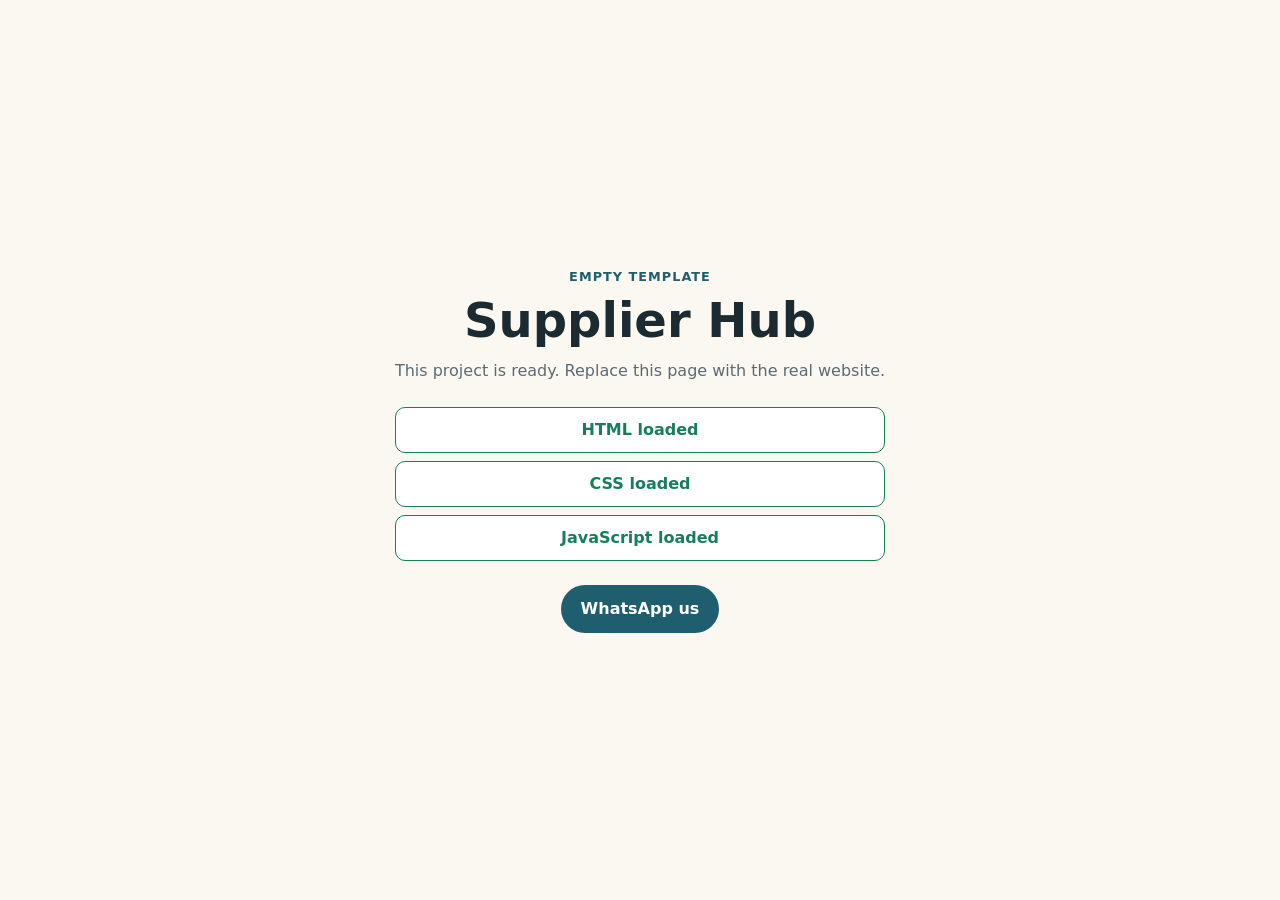
==== index.html @ 7dced808 "Initial Supplier Hub site from 00-empty-template template" ====
<!DOCTYPE html>
<html lang="en">
<head>
  <meta charset="UTF-8">
  <meta name="viewport" content="width=device-width, initial-scale=1.0">
  <meta name="build-version" content="__BUILD_VERSION__">
  <title>Supplier Hub</title>
  <meta name="description" content="Supplier Hub website.">
  <!-- Starter page: remove noindex when the real website replaces it. -->
  <meta name="robots" content="noindex, nofollow">
  <link rel="canonical" href="https://demo-supplier.niagova.com/">
  <link rel="stylesheet" href="index.css?v=__BUILD_VERSION__">
</head>
<body>
  <main class="page">
    <p class="eyebrow">Empty template</p>
    <h1>Supplier Hub</h1>
    <p class="lead">This project is ready. Replace this page with the real website.</p>
    <ul class="checks" aria-label="Template load status">
      <li class="is-ok" data-check="html">HTML loaded</li>
      <li data-check="css">CSS not loaded</li>
      <li data-check="js">JavaScript not loaded</li>
    </ul>
    <a class="cta" href="https://wa.me/601158121239?text=Hello%20Supplier%20Hub">WhatsApp us</a>
  </main>
  <script src="index.js?v=__BUILD_VERSION__" defer></script>
</body>
</html>
---- index.css ----
:root {
  --template-css-loaded: 1;
  --ink: #1c2a31;
  --muted: #5b6b75;
  --brand: #1f5e6e;
  --ok: #157f5b;
  --surface: #fbf7f1;
}

* {
  box-sizing: border-box;
}

body {
  display: grid;
  min-height: 100vh;
  margin: 0;
  padding: 24px;
  place-content: center;
  color: var(--ink);
  background: var(--surface);
  font-family: system-ui, -apple-system, "Segoe UI", sans-serif;
  line-height: 1.5;
}

.page {
  max-width: 560px;
  text-align: center;
}

.eyebrow {
  margin: 0 0 8px;
  color: var(--brand);
  font-size: .8rem;
  font-weight: 700;
  letter-spacing: .08em;
  text-transform: uppercase;
}

h1 {
  margin: 0 0 12px;
  font-size: clamp(2rem, 7vw, 3rem);
  line-height: 1.1;
}

.lead {
  margin: 0 0 24px;
  color: var(--muted);
}

.checks {
  display: grid;
  gap: 8px;
  margin: 0 0 24px;
  padding: 0;
  list-style: none;
}

.checks li {
  padding: 10px 14px;
  border: 1px solid #d8d2c8;
  border-radius: 10px;
  background: #fff;
  color: var(--muted);
}

.checks li.is-ok {
  border-color: var(--ok);
  color: var(--ok);
  font-weight: 600;
}

.cta {
  display: inline-block;
  padding: 12px 20px;
  border-radius: 999px;
  background: var(--brand);
  color: #fff;
  font-weight: 600;
  text-decoration: none;
}

.cta:focus-visible {
  outline: 3px solid var(--ink);
  outline-offset: 2px;
}
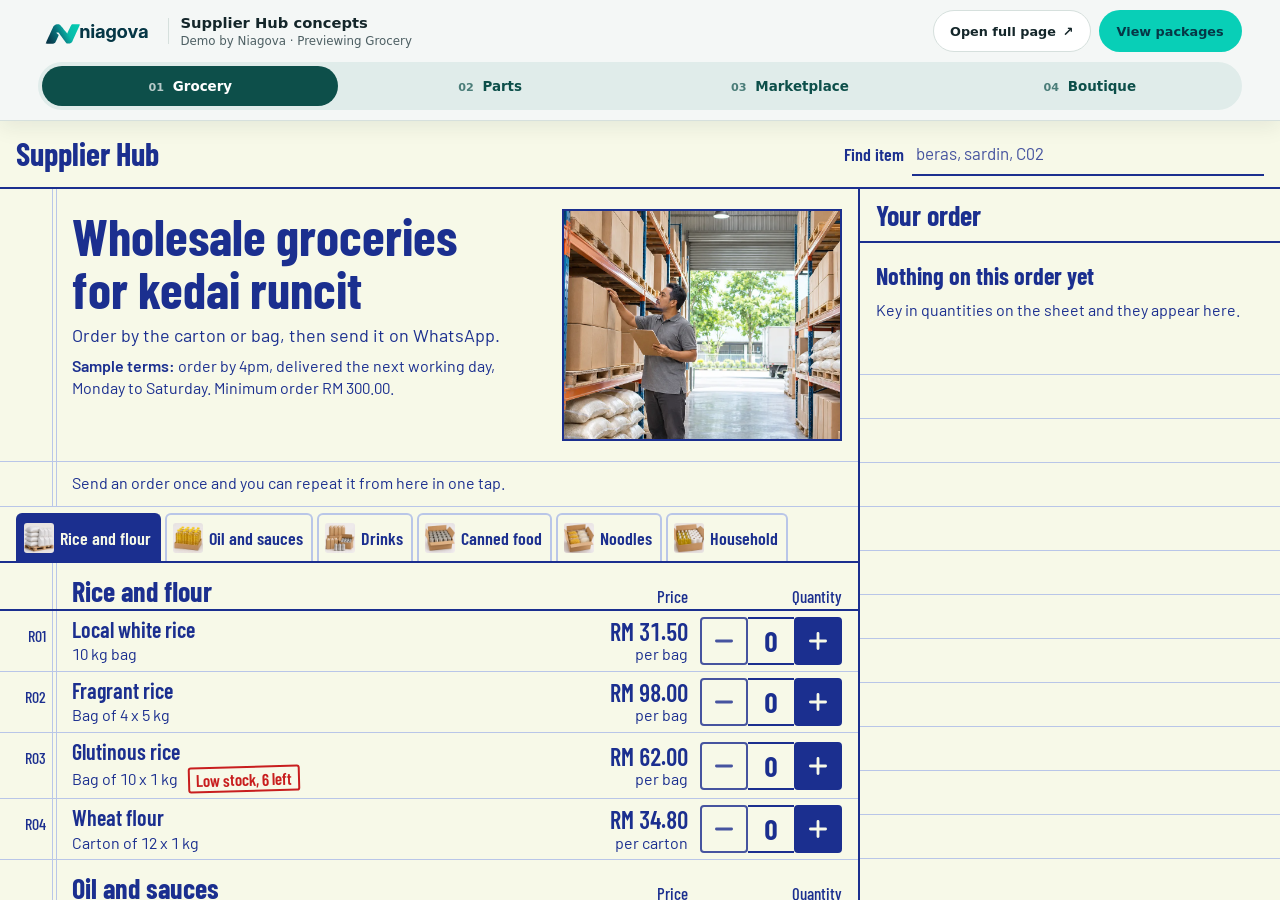
==== commit 91e3c19d: "demo-supplier: add the four supplier templates Adds the Grocery, Parts, Marketplace and Boutique tem" ====
--- a/index.html
+++ b/index.html
@@ -4,25 +4,57 @@
   <meta charset="UTF-8">
   <meta name="viewport" content="width=device-width, initial-scale=1.0">
   <meta name="build-version" content="__BUILD_VERSION__">
-  <title>Supplier Hub</title>
-  <meta name="description" content="Supplier Hub website.">
-  <!-- Starter page: remove noindex when the real website replaces it. -->
-  <meta name="robots" content="noindex, nofollow">
+  <meta name="author" content="Niagova">
+  <title>Supplier Hub Template Showcase</title>
+  <meta name="description" content="Compare four Supplier Hub website concepts in one showcase: Grocery, Spare parts, Marketplace and Boutique.">
+  <meta name="theme-color" content="#f6f6f3">
+  <meta property="og:title" content="Supplier Hub Template Showcase">
+  <meta property="og:image" content="03-marketplace/images/hero.webp">
   <link rel="canonical" href="https://demo-supplier.niagova.com/">
+  <link rel="icon" href="favicon.ico">
   <link rel="stylesheet" href="index.css?v=__BUILD_VERSION__">
 </head>
 <body>
-  <main class="page">
-    <p class="eyebrow">Empty template</p>
-    <h1>Supplier Hub</h1>
-    <p class="lead">This project is ready. Replace this page with the real website.</p>
-    <ul class="checks" aria-label="Template load status">
-      <li class="is-ok" data-check="html">HTML loaded</li>
-      <li data-check="css">CSS not loaded</li>
-      <li data-check="js">JavaScript not loaded</li>
-    </ul>
-    <a class="cta" href="https://wa.me/601158121239?text=Hello%20Supplier%20Hub">WhatsApp us</a>
+  <a class="skip-link" href="#templatePreview">Skip to website preview</a>
+
+  <header class="showcase-bar" aria-label="Template preview controls">
+    <div class="showcase-identity">
+      <a class="showcase-logo" href="https://niagova.com/" target="_blank" rel="noopener"><img src="assets/niagova-logo.svg" alt="Niagova" width="118" height="28"></a>
+      <span class="showcase-title">
+        <strong>Supplier Hub concepts</strong>
+        <small><span>Demo by Niagova</span> · <span id="previewStatus" aria-live="polite">Previewing Grocery</span></small>
+      </span>
+    </div>
+
+    <nav class="template-tabs" aria-label="Choose a website template">
+      <button class="template-tab" type="button" data-template="wholesale" aria-pressed="true"><span>01</span> Grocery</button>
+      <button class="template-tab" type="button" data-template="spareparts" aria-pressed="false"><span>02</span> Parts</button>
+      <button class="template-tab" type="button" data-template="marketplace" aria-pressed="false"><span>03</span> Marketplace</button>
+      <button class="template-tab" type="button" data-template="boutique" aria-pressed="false"><span>04</span> Boutique</button>
+    </nav>
+
+    <div class="showcase-actions">
+      <a class="open-template" id="openTemplate" href="01-wholesale/index.html" target="_blank" rel="noopener" aria-label="Open this template as a full page in a new tab">
+        <span class="open-label">Open full page</span> <span aria-hidden="true">↗</span>
+      </a>
+      <a class="view-packages" href="https://niagova.com/#pricing" target="_blank" rel="noopener">View packages</a>
+    </div>
+  </header>
+
+  <main class="preview-shell">
+    <iframe id="templatePreview" name="templatePreview" src="01-wholesale/index.html" title="Grocery supplier website template preview"></iframe>
   </main>
-  <script src="index.js?v=__BUILD_VERSION__" defer></script>
+
+  <noscript>
+    <div class="no-script">
+      JavaScript is needed for the template switcher. Open a template directly:
+      <a href="01-wholesale/index.html">Grocery</a>,
+      <a href="02-spareparts/index.html">Spare parts</a>,
+      <a href="03-marketplace/index.html">Marketplace</a> or
+      <a href="04-boutique/index.html">Boutique</a>.
+    </div>
+  </noscript>
+
+  <script src="index.js?v=__BUILD_VERSION__"></script>
 </body>
 </html>
--- a/index.css
+++ b/index.css
@@ -1,86 +1,316 @@
 :root {
-  --template-css-loaded: 1;
-  --ink: #1c2a31;
-  --muted: #5b6b75;
-  --brand: #1f5e6e;
-  --ok: #157f5b;
-  --surface: #fbf7f1;
+  --bar-bg: #f4f7f6;
+  --bar-border: #d6e0dd;
+  --ink: #14262a;
+  --muted: #4d5f63;
+  --brand: #0d4f4a;
+  --brand-soft: #e0ecea;
+  --accent: #00857c;
+  --niagova-ink: #063746;
+  --niagova-mint: #08cfb7;
+  --focus: #0a3a36;
 }
 
 * {
   box-sizing: border-box;
 }
 
+html,
 body {
+  height: 100%;
+  margin: 0;
+}
+
+/* The preview takes whatever height the bar leaves, so a wrapped bar never leaves a gap. */
+body {
+  display: flex;
+  flex-direction: column;
+  height: 100vh;
+  height: 100dvh;
+  overflow: hidden;
+  background: var(--bar-bg);
+  color: var(--ink);
+  font-family: system-ui, -apple-system, "Segoe UI", sans-serif;
+}
+
+button,
+a {
+  font: inherit;
+}
+
+.skip-link {
+  position: fixed;
+  top: 8px;
+  left: 8px;
+  z-index: 20;
+  padding: 10px 14px;
+  border-radius: 8px;
+  background: var(--ink);
+  color: #fff;
+  font-weight: 700;
+  transform: translateY(-150%);
+  transition: transform 160ms ease;
+}
+
+.skip-link:focus {
+  transform: translateY(0);
+}
+
+.showcase-bar {
+  position: relative;
+  z-index: 10;
   display: grid;
-  min-height: 100vh;
-  margin: 0;
-  padding: 24px;
-  place-content: center;
+  flex: none;
+  grid-template-columns: minmax(0, 1fr) auto minmax(0, 1fr);
+  align-items: center;
+  gap: 22px;
+  padding: 12px clamp(16px, 3vw, 42px);
+  border-bottom: 1px solid var(--bar-border);
+  background: var(--bar-bg);
+  box-shadow: 0 6px 20px rgba(20, 38, 42, .08);
+}
+
+/* Thin progress line while a template loads. */
+.showcase-bar::after {
+  position: absolute;
+  right: 0;
+  bottom: -1px;
+  left: 0;
+  height: 3px;
+  background: var(--accent);
+  content: "";
+  opacity: 0;
+  transform: scaleX(0);
+  transform-origin: left;
+}
+
+.showcase-bar.is-loading::after {
+  opacity: 1;
+  transform: scaleX(.85);
+  transition: transform 1.2s ease-out;
+}
+
+.showcase-identity {
+  display: flex;
+  align-items: center;
+  gap: 11px;
+  min-width: 0;
+}
+
+.showcase-logo {
+  flex: none;
+  padding-right: 12px;
+  border-right: 1px solid var(--bar-border);
+  line-height: 0;
+}
+
+.showcase-logo img {
+  width: 118px;
+  height: auto;
+}
+
+.showcase-title {
+  display: grid;
+  min-width: 0;
+  line-height: 1.2;
+}
+
+.showcase-title strong {
+  overflow: hidden;
+  font-size: .92rem;
+  text-overflow: ellipsis;
+  white-space: nowrap;
+}
+
+.showcase-title small {
+  margin-top: 3px;
+  color: var(--muted);
+  font-size: .74rem;
+}
+
+.template-tabs {
+  display: flex;
+  gap: 4px;
+  padding: 4px;
+  border-radius: 999px;
+  background: var(--brand-soft);
+}
+
+.template-tab {
+  min-height: 40px;
+  padding: 8px 18px;
+  border: 0;
+  border-radius: 999px;
+  background: transparent;
+  color: var(--brand);
+  cursor: pointer;
+  font-size: .84rem;
+  font-weight: 700;
+  transition: background 160ms ease, color 160ms ease;
+}
+
+.template-tab span {
+  margin-right: 4px;
+  font-size: .7rem;
+  opacity: .7;
+}
+
+.template-tab:hover {
+  background: rgba(13, 79, 74, .12);
+}
+
+.template-tab[aria-pressed="true"] {
+  background: var(--brand);
+  color: #fff;
+}
+
+.showcase-actions {
+  display: flex;
+  justify-self: end;
+  gap: 8px;
+}
+
+.view-packages {
+  display: inline-flex;
+  align-items: center;
+  min-height: 42px;
+  padding: 8px 18px;
+  border-radius: 999px;
+  background: var(--niagova-mint);
+  color: var(--niagova-ink);
+  font-size: .8rem;
+  font-weight: 800;
+  text-decoration: none;
+  white-space: nowrap;
+  transition: background 160ms ease;
+}
+
+.view-packages:hover {
+  background: #2fe0ca;
+}
+
+.open-template {
+  display: inline-flex;
+  align-items: center;
+  justify-content: center;
+  gap: 7px;
+  min-height: 42px;
+  padding: 8px 16px;
+  border: 1px solid var(--bar-border);
+  border-radius: 999px;
+  background: #fff;
   color: var(--ink);
-  background: var(--surface);
-  font-family: system-ui, -apple-system, "Segoe UI", sans-serif;
-  line-height: 1.5;
-}
-
-.page {
-  max-width: 560px;
-  text-align: center;
-}
-
-.eyebrow {
-  margin: 0 0 8px;
-  color: var(--brand);
   font-size: .8rem;
   font-weight: 700;
-  letter-spacing: .08em;
-  text-transform: uppercase;
-}
-
-h1 {
-  margin: 0 0 12px;
-  font-size: clamp(2rem, 7vw, 3rem);
-  line-height: 1.1;
-}
-
-.lead {
-  margin: 0 0 24px;
-  color: var(--muted);
-}
-
-.checks {
-  display: grid;
-  gap: 8px;
-  margin: 0 0 24px;
-  padding: 0;
-  list-style: none;
-}
-
-.checks li {
-  padding: 10px 14px;
-  border: 1px solid #d8d2c8;
+  text-decoration: none;
+  white-space: nowrap;
+  transition: border-color 160ms ease, color 160ms ease;
+}
+
+.open-template:hover {
+  border-color: var(--brand);
+  color: var(--brand);
+}
+
+.template-tab:focus-visible,
+.open-template:focus-visible,
+.view-packages:focus-visible,
+.showcase-logo:focus-visible,
+.skip-link:focus-visible {
+  outline: 3px solid var(--focus);
+  outline-offset: 2px;
+}
+
+.preview-shell {
+  flex: 1;
+  min-height: 0;
+  background: #fff;
+}
+
+#templatePreview {
+  display: block;
+  width: 100%;
+  height: 100%;
+  border: 0;
+  background: #fff;
+}
+
+.no-script {
+  position: fixed;
+  right: 16px;
+  bottom: 16px;
+  left: 16px;
+  z-index: 30;
+  padding: 14px;
+  border: 1px solid var(--bar-border);
   border-radius: 10px;
-  background: #fff;
-  color: var(--muted);
-}
-
-.checks li.is-ok {
-  border-color: var(--ok);
-  color: var(--ok);
-  font-weight: 600;
-}
-
-.cta {
-  display: inline-block;
-  padding: 12px 20px;
-  border-radius: 999px;
-  background: var(--brand);
-  color: #fff;
-  font-weight: 600;
-  text-decoration: none;
-}
-
-.cta:focus-visible {
-  outline: 3px solid var(--ink);
-  outline-offset: 2px;
-}
+  background: var(--bar-bg);
+  line-height: 1.6;
+}
+
+.no-script a {
+  color: var(--brand);
+}
+
+@media (max-width: 1400px) {
+  .showcase-bar {
+    grid-template-columns: 1fr auto;
+    gap: 10px 16px;
+    padding-block: 10px;
+  }
+
+  .template-tabs {
+    grid-column: 1 / -1;
+    grid-row: 2;
+  }
+
+  .template-tab {
+    flex: 1;
+  }
+}
+
+@media (max-width: 720px) {
+  .showcase-title {
+    display: none;
+  }
+}
+
+@media (max-width: 560px) {
+  .showcase-bar {
+    padding-inline: 12px;
+  }
+
+  .showcase-logo {
+    padding-right: 0;
+    border-right: 0;
+  }
+
+  .showcase-logo img {
+    width: 104px;
+  }
+
+  .open-template {
+    width: 42px;
+    padding: 0;
+  }
+
+  .open-label {
+    display: none;
+  }
+
+  .template-tab {
+    padding-inline: 8px;
+  }
+
+  .template-tab span {
+    display: none;
+  }
+}
+
+@media (prefers-reduced-motion: reduce) {
+  *,
+  *::before,
+  *::after {
+    transition-duration: .01ms !important;
+  }
+}
